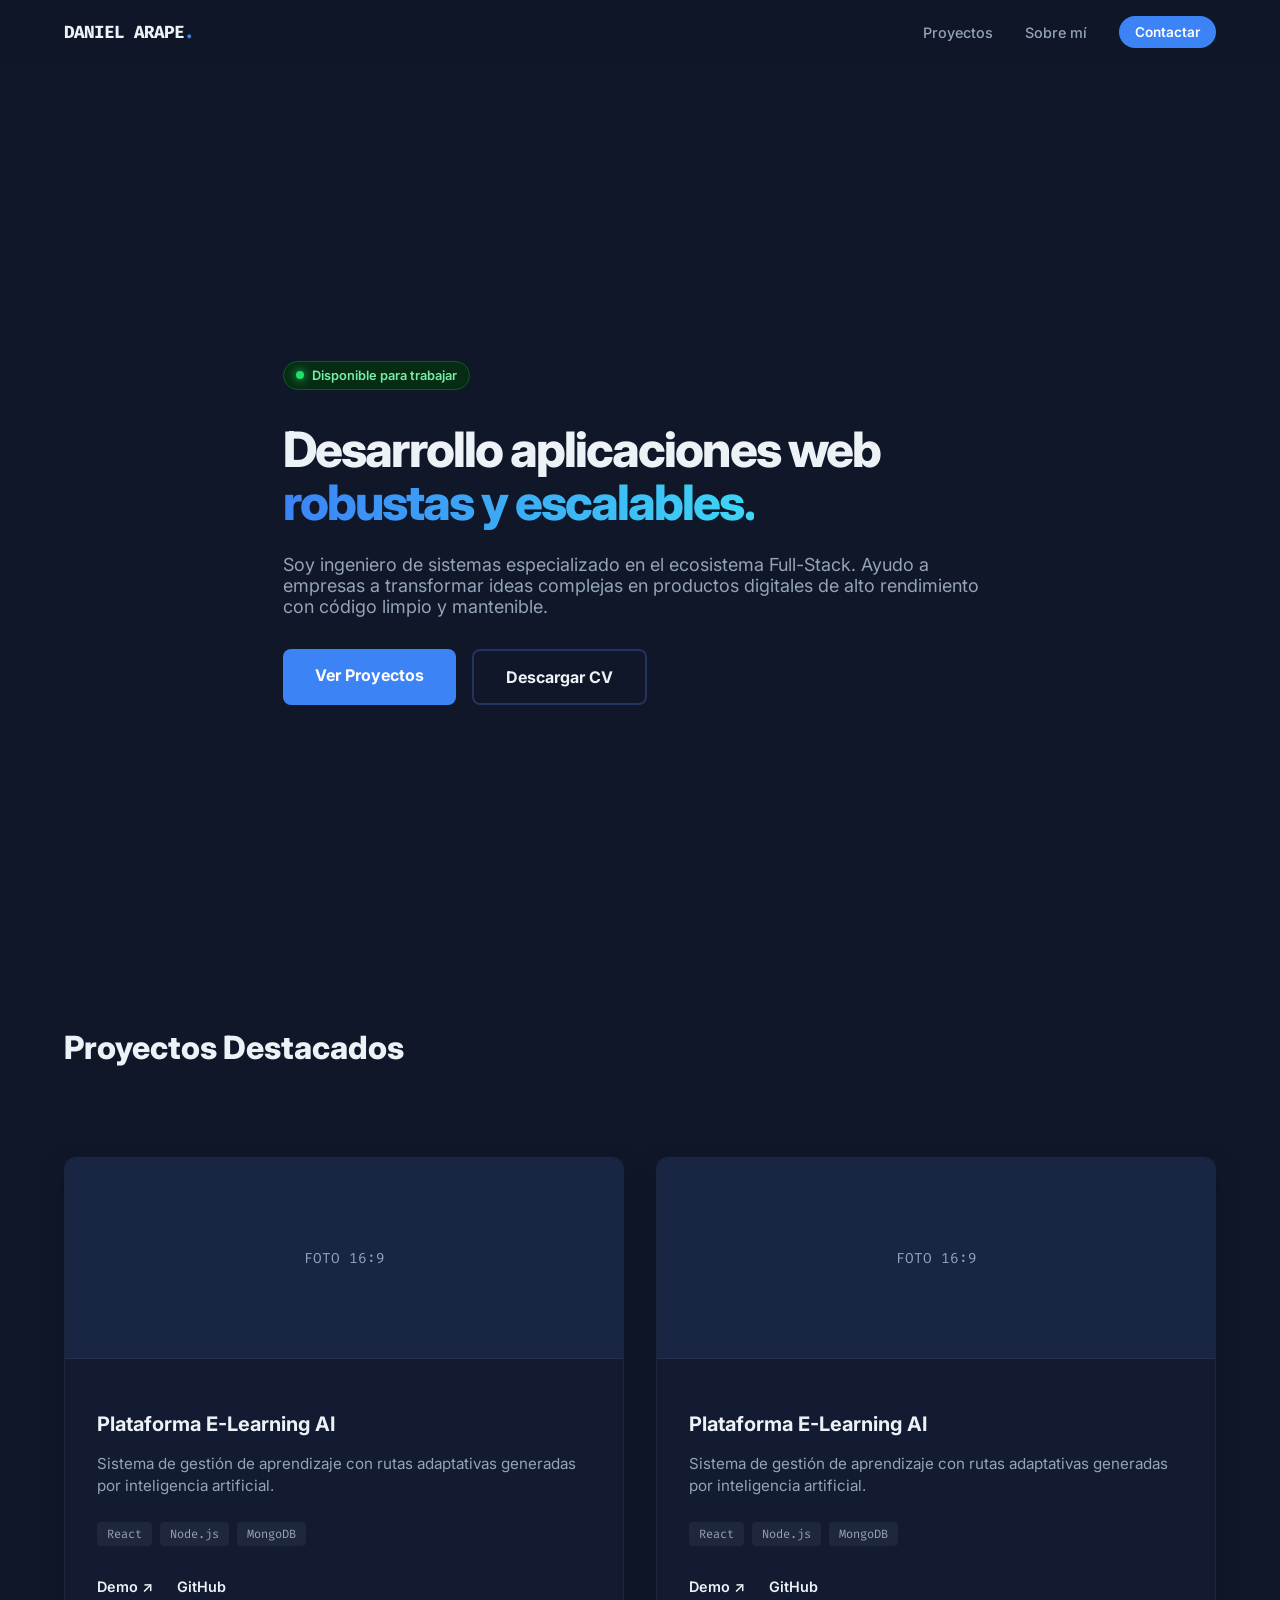
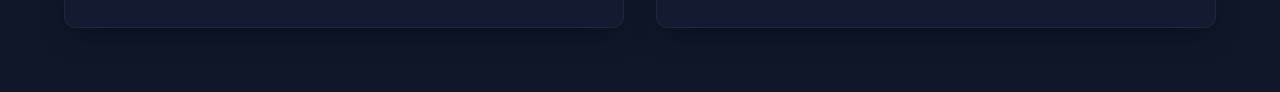
==== vivo/1/index.html @ 1c347e7c "Update" ====
<!DOCTYPE html>
<html lang="en">
<head>
  <meta charset="UTF-8">
  <meta name="viewport" content="width=device-width, initial-scale=1.0">
  <title>Daniel Arapé - Portafolio</title>
  <link rel="stylesheet" href="style.css">
  <link href="https://fonts.googleapis.com/css2?family=Fira+Code:wght@400;700&family=Inter:wght@400;600;800&display=swap" rel="stylesheet">
  <link rel="stylesheet" href="styles/hero.css">
  <link rel="stylesheet" href="styles/navbar.css">
  <link rel="stylesheet" href="styles/proyectos.css">
</head>
<body>
  <header class="navbar">
    <div class="logo">
      DANIEL ARAPE<span class="dot">.</span>
    </div>

    <nav class="nav-links">
      <a href="#proyectos" class="link-ghost">Proyectos</a>
      <a href="#sobre-mi" class="link-ghost">Sobre mí</a>
      <a href="#contacto" class="btn-cta">Contactar</a>
    </nav>
  </header>

  <main class="hero">
    <div class="container">
      <div class="status-badge">
        <div class="dot-online"></div>
        Disponible para trabajar
      </div>

      <h1 class="hero-title">
        Desarrollo aplicaciones web <br>
        <span class="text-gradient">robustas y escalables.</span>
      </h1>

      <p class="hero-bio">
        Soy ingeniero de sistemas especializado en el ecosistema Full-Stack. Ayudo a empresas a transformar ideas complejas en productos digitales de alto rendimiento con código limpio y mantenible.
      </p>

      <div class="hero-actions">
        <a href="#proyectos" class="btn-primary">Ver Proyectos</a>
        <a href="#cv" class="btn-secondary">Descargar CV</a>
      </div>

    </div>
  </main>

  <section id="proyectos" class="seccion-proyectos container">
  
    <h2 class="titulo-seccion">Proyectos Destacados</h2>
    
    <div class="grid-proyectos">
      <article class="tarjeta-proyecto">
        
        <div class="tarjeta-imagen">
          <div class="img-placeholder">FOTO 16:9</div>
        </div>
        
        <div class="tarjeta-cuerpo">
          <h3 class="tarjeta-titulo">Plataforma E-Learning AI</h3>
          <p class="tarjeta-desc">Sistema de gestión de aprendizaje con rutas adaptativas generadas por inteligencia artificial.</p>
          
          <div class="stack-tecnologico">
            <span class="tag-tech">React</span>
            <span class="tag-tech">Node.js</span>
            <span class="tag-tech">MongoDB</span>
          </div>
          
          <div class="tarjeta-enlaces">
            <a href="#" class="link-icono">Demo ↗</a>
            <a href="#" class="link-icono">GitHub</a>
          </div>
        </div>

      </article>

      <article class="tarjeta-proyecto">
        
        <div class="tarjeta-imagen">
          <div class="img-placeholder">FOTO 16:9</div>
        </div>
        
        <div class="tarjeta-cuerpo">
          <h3 class="tarjeta-titulo">Plataforma E-Learning AI</h3>
          <p class="tarjeta-desc">Sistema de gestión de aprendizaje con rutas adaptativas generadas por inteligencia artificial.</p>
          
          <div class="stack-tecnologico">
            <span class="tag-tech">React</span>
            <span class="tag-tech">Node.js</span>
            <span class="tag-tech">MongoDB</span>
          </div>
          
          <div class="tarjeta-enlaces">
            <a href="#" class="link-icono">Demo ↗</a>
            <a href="#" class="link-icono">GitHub</a>
          </div>
        </div>

      </article>
    </div>
  </section>
</body>
</html>
---- vivo/1/style.css ----
:root {
    /* TEMA 1: CORPORATIVO */
  /* Separamos el HSL para poder hacer matemáticas de hover más adelante */

  --h-marca: 217;
  --s-marca: 91%;
  --l-marca: 60%;
  --brand-color: hsl(var(--h-marca), var(--s-marca), var(--l-marca));
  --brand-glow: hsla(var(--h-marca), var(--s-marca), var(--l-marca), 0.15);

  --bg-dark:    hsl(222, 47%, 11%);
  --bg-card:    hsl(222, 47%, 13%); /* Un poco más claro para elevar la tarjeta del formulario */
  --border-color: hsla(210, 40%, 98%, 0.1); /* Bordes sutiles casi transparentes */

  --text-main:  hsl(210, 40%, 95%);
  --text-muted: hsl(215, 20%, 65%);


  /* Sistema de Espaciado (La Matemática del Layout) */
  --space-8:  0.5rem;
  --space-16: 1rem;
  --space-24: 1.5rem;
  --space-32: 2rem;
  --space-64: 4rem;

  /* Escala Tipográfica (Major Third - 1.250) */
  --text-xs: 0.64rem;
  --text-sm: 0.8rem;
  --text-base: 1rem;
  --text-md: 1.25rem;
  --text-lg: 1.563rem;
  --text-xl: 1.953rem;
  --text-2xl: 2.441rem;
  --text-3xl: 3.052rem;
  --text-4xl: 3.815rem;
}

body {
  display: flex;
  flex-direction: column;
  background-color: var(--bg-dark);
  color: var(--text-main);
  font-family: 'Inter', sans-serif;
  margin: 0;
  padding: 0;
  box-sizing: border-box;
}

/* Aplicando la escala a los encabezados por defecto */
h1 { font-size: var(--text-4xl); line-height: 1.1; }
h2 { font-size: var(--text-3xl); line-height: 1.2; }
h3 { font-size: var(--text-2xl); line-height: 1.3; }
h4 { font-size: var(--text-xl);  line-height: 1.4; }
h5 { font-size: var(--text-lg);  line-height: 1.5; }
h6 { font-size: var(--text-md);  line-height: 1.5; }

small { font-size: var(--text-sm); }
---- vivo/1/styles/hero.css ----
/* =========================================
  2. HERO STYLES
========================================= */
.hero {
  padding-top: var(--space-64);
  min-height: 90vh; /* Ocupa casi toda la pantalla */
  display: flex;
  flex-direction: column;
  align-items: center;
  justify-content: center; /* Mantiene el contenido centrado verticalmente */
}

/* Tag/Badge de Estado (Matemática HSL) */
.status-badge {
  display: inline-flex;
  align-items: center;
  gap: var(--space-8);
  background-color: hsl(142, 76%, 10%); /* Fondo verde muy oscuro */
  color: hsl(142, 76%, 70%);            /* Texto verde claro */
  padding: 6px 12px;
  border-radius: 99px;
  font-size: 0.8rem;
  font-weight: 600;
  border: 1px solid hsl(142, 76%, 20%);
}

.dot-online {
  width: 8px;
  height: 8px;
  background-color: hsl(142, 76%, 50%); /* Verde puro vibrante */
  border-radius: 50%;
  box-shadow: 0 0 10px hsl(142, 76%, 50%); /* Resplandor */
}

/* Título Principal (Jerarquía de 3.05rem) */
.hero-title {
  font-size: 3.05rem;
  font-weight: 800;
  line-height: 1.1;
  letter-spacing: -0.04em;
  margin-bottom: var(--space-24);
  color: var(--text-main);
}

.text-gradient {
  background: linear-gradient(to right, var(--brand-color), hsl(190, 90%, 60%));
  -webkit-background-clip: text;
  -webkit-text-fill-color: transparent;
}

/* Biografía (Jerarquía Tipográfica Avanzada) */
.hero-bio {
  color: var(--text-muted); /* Color gris para no competir con el título */
  font-size: 1.125rem;
  max-width: 65ch; /* Ley de legibilidad */
  margin-bottom: var(--space-32);
}

/* Grupo de Botones */
.hero-actions {
  display: flex;
  gap: var(--space-16);
}

/* Botón Primario */
.btn-primary {
  text-decoration: none;
  background-color: var(--brand-color);
  color: white;
  padding: var(--space-16) var(--space-32);
  border-radius: 8px;
  font-weight: 700;
  transition: 0.3s ease;
}

.btn-primary:hover {
  background-color: hsl(var(--h-marca), var(--s-marca), 50%); /* Matemáticas HSL */
  box-shadow: 0 10px 20px -10px var(--brand-color); /* Sombra de luz elegante */
}

/* Botón Secundario */
.btn-secondary {
  text-decoration: none;
  background-color: transparent;
  color: var(--text-main);
  padding: var(--space-16) var(--space-32);
  border-radius: 8px;
  font-weight: 700;
  border: 2px solid hsl(222, 47%, 25%);
  transition: 0.3s ease;
}

.btn-secondary:hover {
  border-color: var(--text-main);
  background-color: hsla(0, 0%, 100%, 0.05); /* Cristal sutil en el fondo */
}

@media (max-width: 768px) {
  
  /* 1. RESPIRACIÓN: Añadimos padding lateral obligatorio y espacio abajo para que nada se corte */
  .hero {
    min-height: auto; 
    padding: var(--space-32) var(--space-24); 
    align-items: flex-start; /* Evita que el flexbox lo centre de forma extraña en móvil */
  }

  /* 2. TIPOGRAFÍA: Achicamos el título a un tamaño manejable (2rem) */
  .hero-title {
    font-size: 2rem; 
    line-height: 1.15;
    margin-top: var(--space-16);
    margin-bottom: var(--space-16);
    word-break: break-word; /* Si una palabra es inmensa, la rompe en vez de dañar la pantalla */
  }
  
  /* 3. BIOGRAFÍA: Más pequeña y con mejor interlineado */
  .hero-bio {
    font-size: 1rem;
    line-height: 1.6;
    margin-bottom: var(--space-32);
  }

  /* 4. CONTENEDOR DE BOTONES: Apilados y ocupando todo el ancho */
  .hero-actions {
    display: flex;
    flex-direction: column; 
    width: 100%; 
    gap: var(--space-16);
  }

  /* 5. BOTONES: El truco del 'box-sizing' para evitar el scroll horizontal */
  .btn-primary, 
  .btn-secondary {
    width: 100%; 
    box-sizing: border-box; /* CRÍTICO: Evita que el padding sume ancho invisible y rompa la pantalla */
    text-align: center;
    justify-content: center; 
    padding: 16px 24px; 
  }
}
---- vivo/1/styles/navbar.css ----
.navbar {
  display: flex;
  justify-content: space-between; /* El truco del Layout en Z */
  align-items: center;
  padding: var(--space-16) var(--space-24); 
  box-sizing: border-box; 
  /* Fijamos el menú inteligentemente */
  position: sticky; 
  width: 100%;
  top: 0;
  z-index: 100;
  
  /* Efecto Cristal Esmerilado (Glassmorphism) */
  background-color: hsla(222, 47%, 11%, 0.8);
  backdrop-filter: blur(12px); 
  -webkit-backdrop-filter: blur(12px); 
}

.logo {
  font-family: 'Fira Code', monospace;
  font-weight: 700;
  font-size: 1.1rem;
  letter-spacing: -1px;
  color: var(--text-main);
}

.dot { color: var(--brand-color); }

.nav-links {
  display: flex;
  align-items: center;
  gap: var(--space-32); 
}

.link-ghost {
  text-decoration: none;
  color: var(--text-muted); /* Totalmente apagado */
  font-size: 0.9rem;
  font-weight: 500;
  transition: color 0.3s ease;
}

.link-ghost:hover { color: var(--text-main); } /* Se enciende a blanco */

.btn-cta {
  text-decoration: none;
  background-color: var(--brand-color);
  color: white;
  padding: var(--space-8) var(--space-16);
  border-radius: 99px;
  font-size: 0.85rem;
  font-weight: 600;
  transition: transform 0.2s ease, background-color 0.3s ease;
}

.btn-cta:hover {
  background-color: hsl(var(--h-marca), var(--s-marca), 50%); /* HSL dinámico */
  transform: translateY(-2px);
}


/* =========================================
  RESPONSIVE NAVBAR
========================================= */
@media (max-width: 768px) {
  .link-ghost { display: none; }
  .btn-cta { font-size: 0.8rem; padding: 8px 16px; }
  .logo { font-size: 1rem; }
}

/*RESPONSIVE COMPUTADORAS: Le damos más espacio lateral */
@media (min-width: 769px) {
  .navbar {
    /* En PC, le damos los 64px de espacio a los lados para que se alinee con el resto de la página */
    padding: var(--space-16) var(--space-64);
  }
}
---- vivo/1/styles/proyectos.css ----
/* =========================================
  3. SECCIÓN DE PROYECTOS STYLES
========================================= */
.seccion-proyectos {
  padding: var(--space-16) var(--space-24);
  display: flex;
  flex-direction: column;
  gap: var(--space-64);
}

.titulo-seccion {
  font-size: 2rem;
  font-weight: 800;
  color: var(--text-main);
}

/* MAGIA: Grid Responsivo sin Media Queries */
.grid-proyectos {
  display: grid;
  grid-template-columns: repeat(auto-fit, minmax(280px, 1fr));
  gap: var(--space-32); /* Espaciado masivo entre tarjetas */
}

/* TÁCTICA: Menos Bordes, Más Sombras */
.tarjeta-proyecto {
  background-color: var(--bg-card); /* Un tono ligeramente más claro que el fondo base */
  border-radius: 12px;
  overflow: hidden; /* Evita que la imagen se salga de las esquinas redondeadas */
  
  /* Sombra de elevación simulando luz desde arriba */
  box-shadow: 0 10px 30px -10px rgba(0, 0, 0, 0.5);
  
  /* Borde interno casi invisible para dar nitidez */
  border: 1px solid hsla(210, 40%, 98%, 0.05);
  transition: transform 0.3s ease, box-shadow 0.3s ease;
}

.tarjeta-proyecto:hover {
  transform: translateY(-8px); /* Efecto de levitación interactiva */
  box-shadow: 0 20px 40px -10px rgba(0, 0, 0, 0.7); /* Sombra más grande y oscura */
}

/* Área de la imagen */
.tarjeta-imagen {
  height: 200px;
  background-color: hsl(222, 47%, 18%);
  border-bottom: 1px solid hsla(210, 40%, 98%, 0.05);
}

.img-placeholder {
  width: 100%; height: 100%; display: flex; align-items: center; justify-content: center;
  color: var(--text-muted); font-family: 'Fira Code', monospace; font-size: 0.9rem;
}

.tarjeta-cuerpo {
  padding: var(--space-32); /* Respiro interno masivo */
}

.tarjeta-titulo {
  font-size: 1.25rem;
  margin-bottom: var(--space-8);
  color: var(--text-main);
}

.tarjeta-desc {
  color: var(--text-muted); /* Atenuado para no competir con el título */
  font-size: 0.95rem;
  line-height: 1.5;
  margin-bottom: var(--space-24);
}

/* TÁCTICA: Affordance (Forma y Función) */
.stack-tecnologico {
  display: flex; flex-wrap: wrap; gap: var(--space-8); margin-bottom: var(--space-32);
}

.tag-tech {
  background-color: hsla(210, 40%, 98%, 0.05); /* Fondo muy sutil */
  color: var(--text-muted);
  font-family: 'Fira Code', monospace;
  font-size: 0.75rem;
  padding: 4px 10px;
  border-radius: 4px;
  cursor: default; /* CRÍTICO: Indica que no es un botón */
}

/* Enlaces de Acción */
.tarjeta-enlaces {
  display: flex; gap: var(--space-24);
}

.link-icono {
  display: flex; align-items: center; gap: var(--space-8);
  color: var(--text-main);
  text-decoration: none;
  font-size: 0.9rem; font-weight: 600;
  transition: color 0.2s ease;
}

.link-icono:hover {
  color: var(--brand-color); /* Se ilumina con nuestro azul al pasar el mouse */
}

@media (min-width: 769px) {
  .seccion-proyectos {
    /* En PC, le damos los 64px de espacio a los lados para que se alinee con el resto de la página */
    padding: var(--space-64)
  }

  /* MAGIA: Grid Responsivo sin Media Queries */
  .grid-proyectos {
    grid-template-columns: repeat(auto-fit, minmax(320px, 2fr));
  }
}
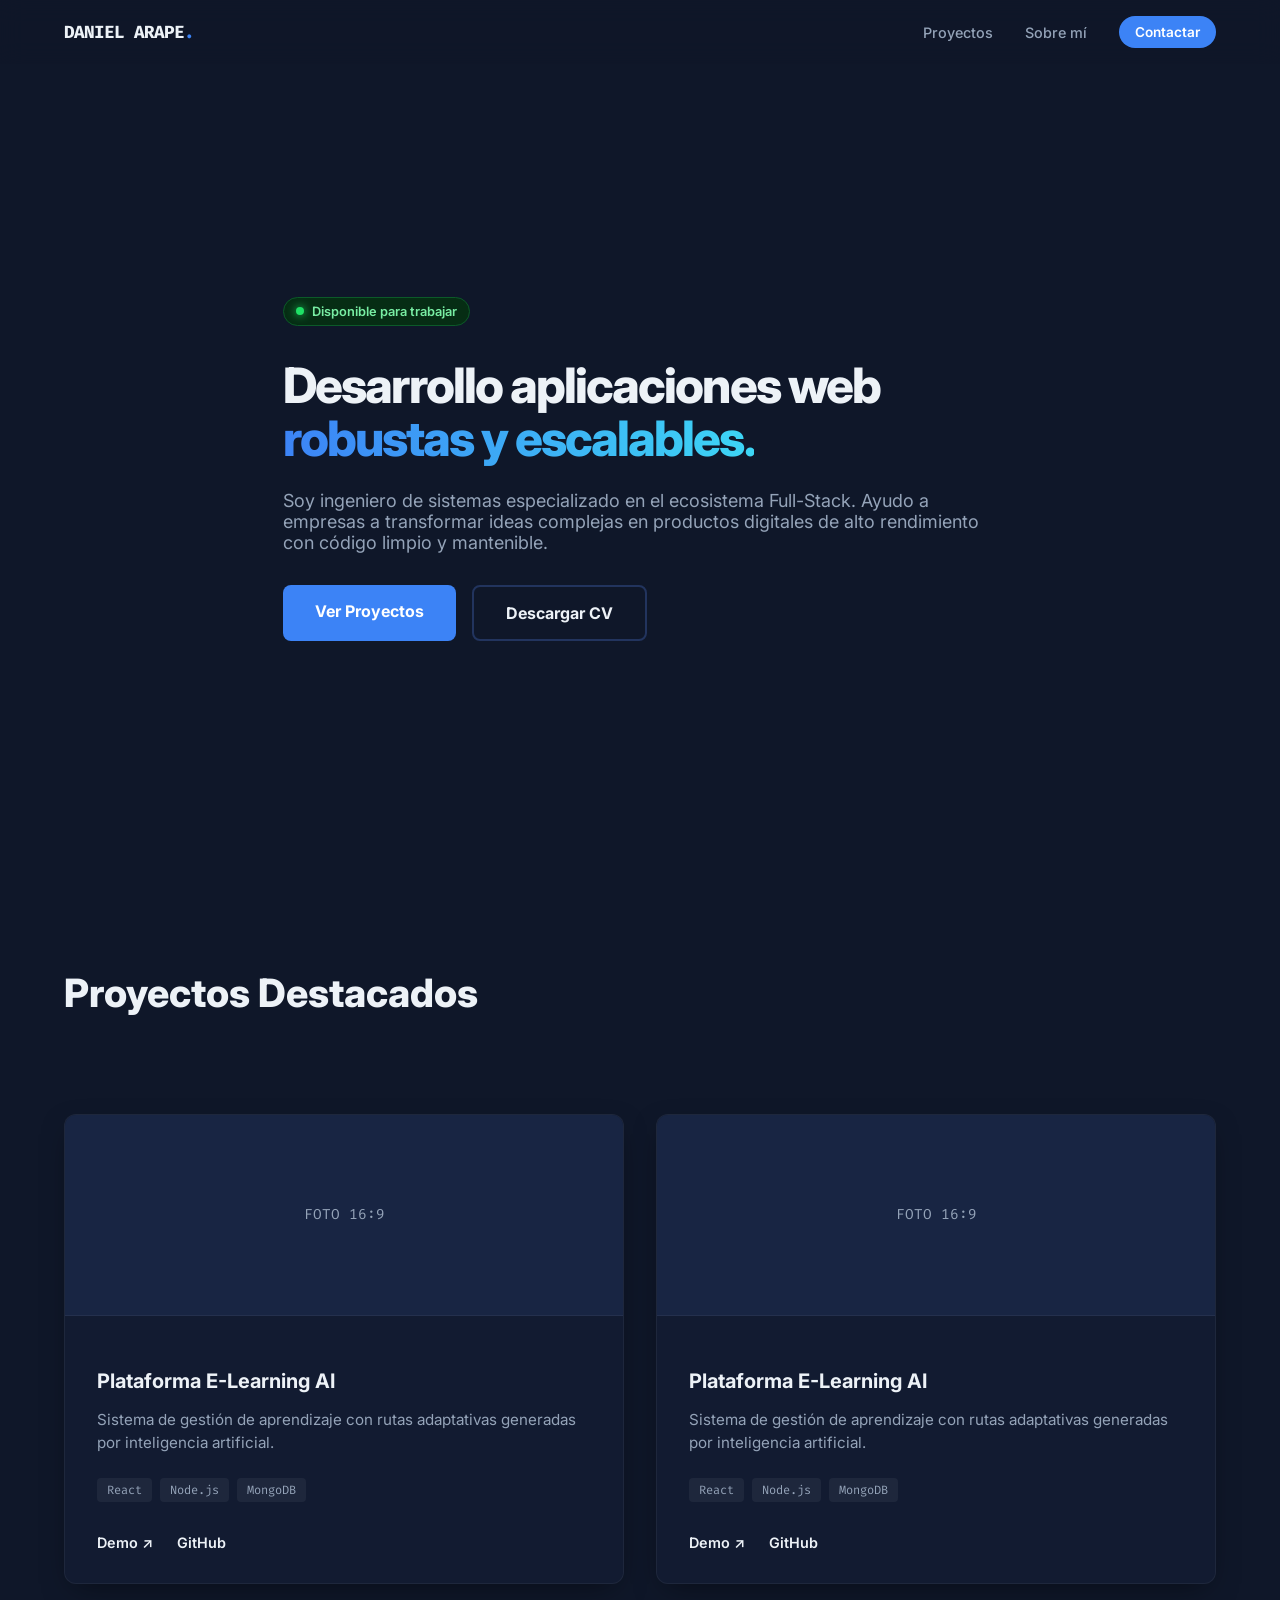
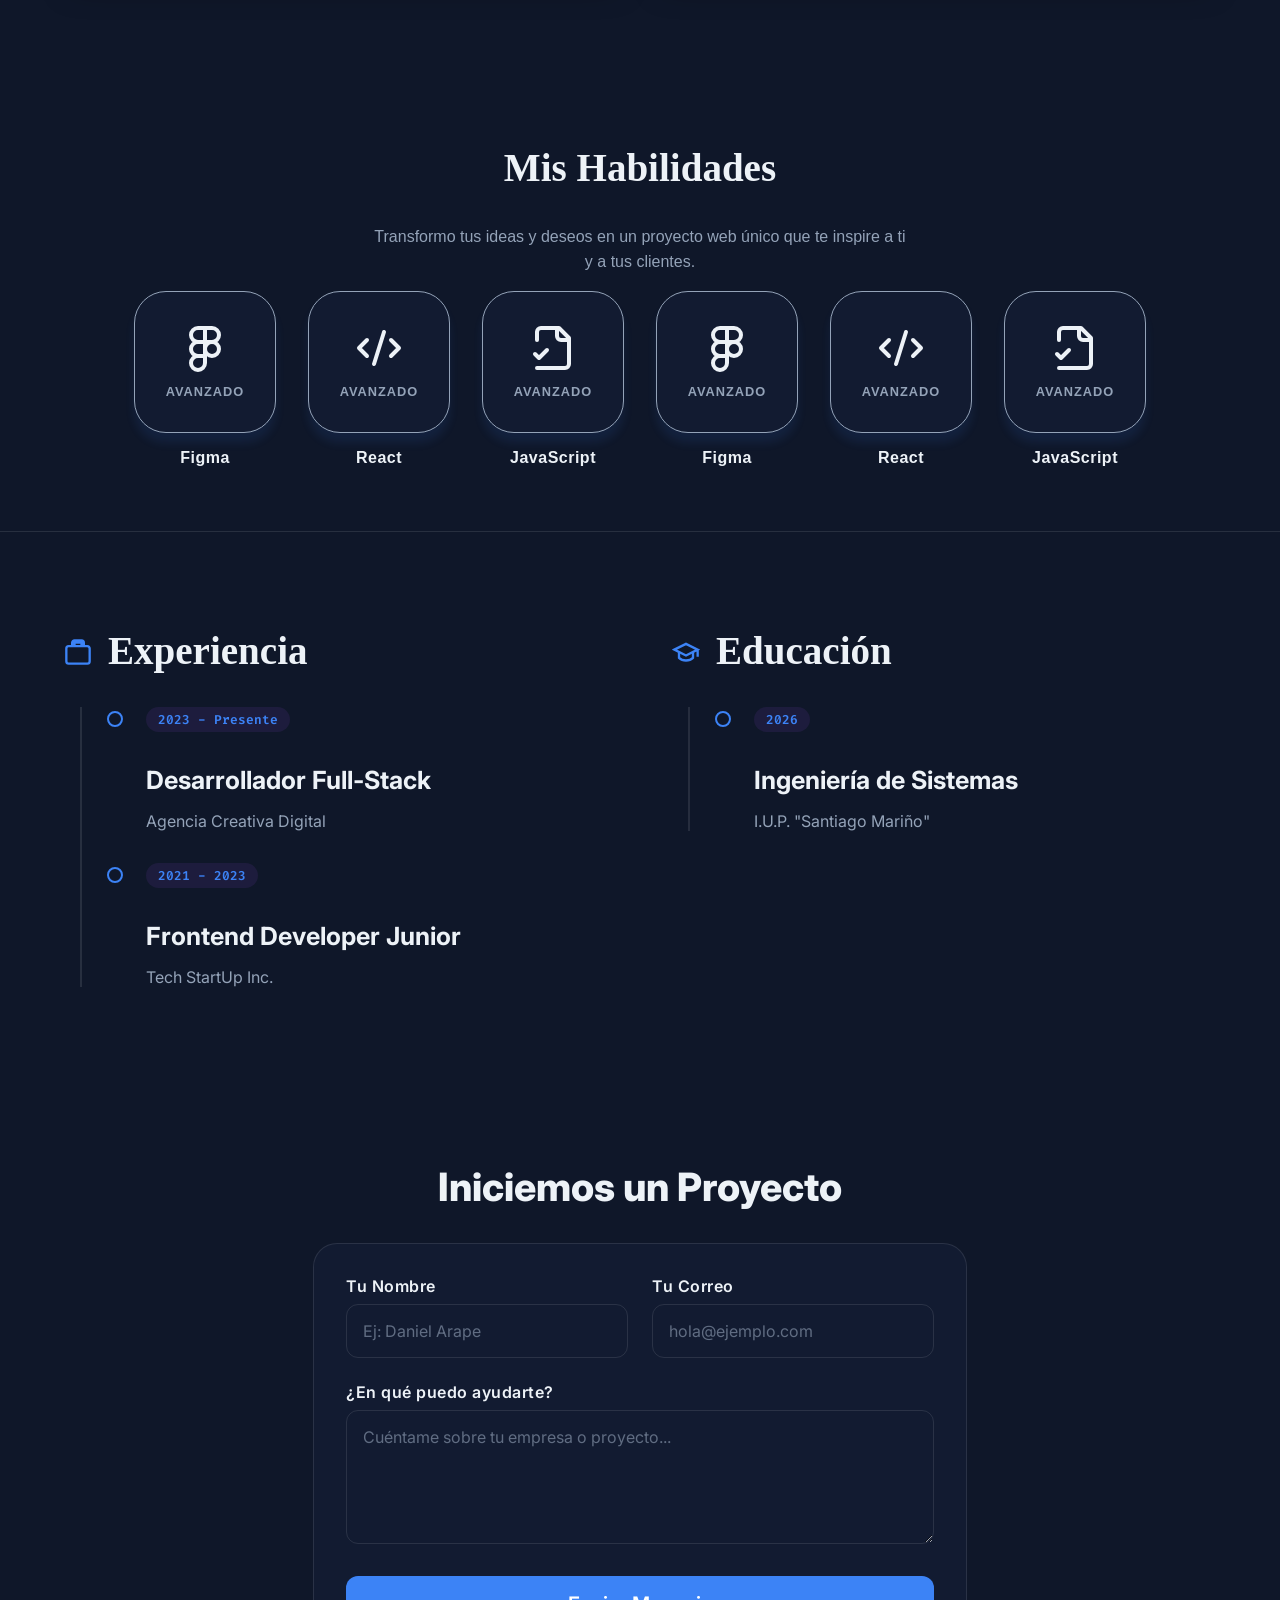
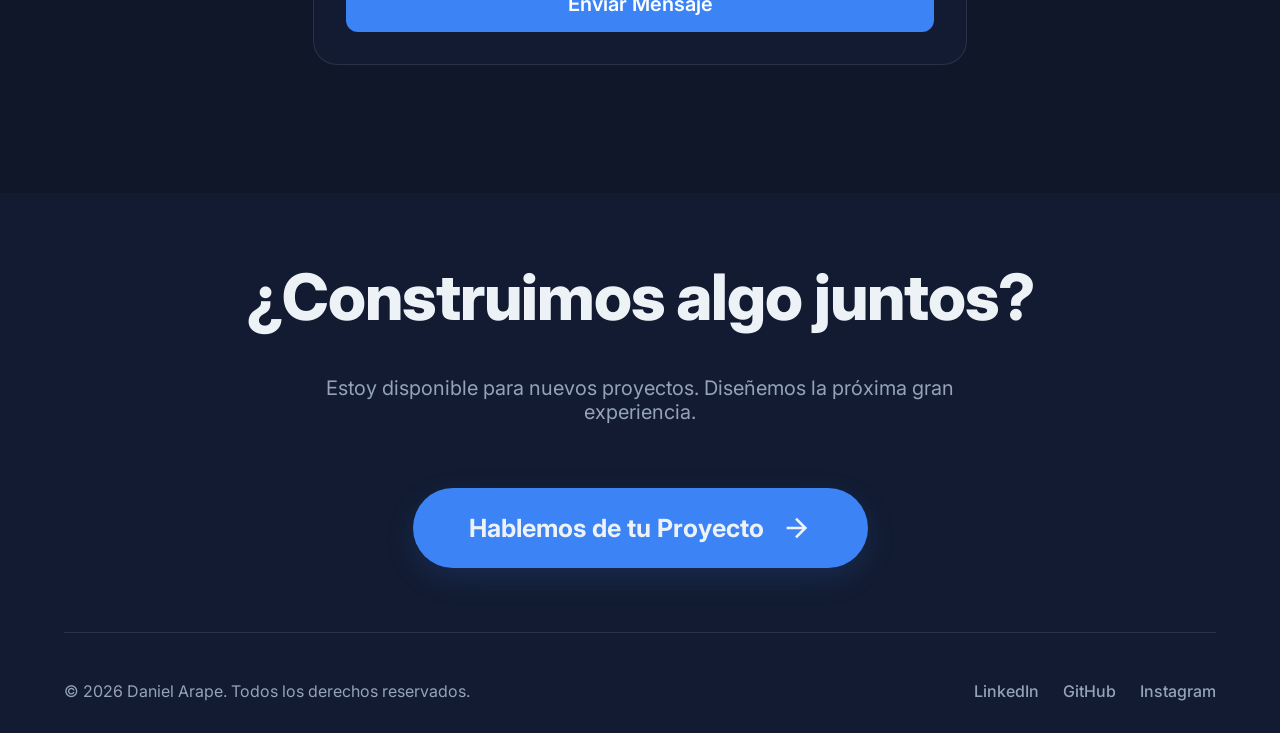
==== commit 13825f41: "update" ====
--- a/vivo/1/index.html
+++ b/vivo/1/index.html
@@ -4,11 +4,15 @@
   <meta charset="UTF-8">
   <meta name="viewport" content="width=device-width, initial-scale=1.0">
   <title>Daniel Arapé - Portafolio</title>
-  <link rel="stylesheet" href="style.css">
+  <link rel="stylesheet" href="styles/style.css">
   <link href="https://fonts.googleapis.com/css2?family=Fira+Code:wght@400;700&family=Inter:wght@400;600;800&display=swap" rel="stylesheet">
   <link rel="stylesheet" href="styles/hero.css">
   <link rel="stylesheet" href="styles/navbar.css">
   <link rel="stylesheet" href="styles/proyectos.css">
+  <link rel="stylesheet" href="styles/skills.css">
+  <link rel="stylesheet" href="styles/experiencia.css">
+  <link rel="stylesheet" href="styles/formulario.css">
+  <link rel="stylesheet" href="styles/footer.css">
 </head>
 <body>
   <header class="navbar">
@@ -101,5 +105,193 @@
       </article>
     </div>
   </section>
+
+  <section id="skills" class="seccion-skills container">
+    
+    <h2 class="encabezado-centrado">Mis Habilidades</h2>
+    <p class="subtitulo-centrado">
+      Transformo tus ideas y deseos en un proyecto web único que te inspire a ti y a tus clientes.
+    </p>
+    
+    <div class="grid-skills">
+      
+      <div class="skill-wrapper">
+        <div class="skill-box">
+          <svg class="skill-icon" viewBox="0 0 24 24" fill="none" stroke="currentColor" stroke-width="2" stroke-linecap="round" stroke-linejoin="round">
+            <path d="M5 5.5A3.5 3.5 0 0 1 8.5 2H12v7H8.5A3.5 3.5 0 0 1 5 5.5z"></path>
+            <path d="M12 2h3.5a3.5 3.5 0 1 1 0 7H12V2z"></path>
+            <path d="M12 12.5a3.5 3.5 0 1 1 7 0 3.5 3.5 0 1 1-7 0z"></path>
+            <path d="M5 19.5A3.5 3.5 0 0 1 8.5 16H12v3.5a3.5 3.5 0 1 1-7 0z"></path>
+            <path d="M5 12.5A3.5 3.5 0 0 1 8.5 9H12v7H8.5A3.5 3.5 0 0 1 5 12.5z"></path>
+          </svg>
+          <span class="skill-pct">Avanzado</span>
+        </div>
+        <span class="skill-name">Figma</span>
+      </div>
+
+      <div class="skill-wrapper">
+        <div class="skill-box">
+          <svg class="skill-icon" viewBox="0 0 24 24" fill="none" stroke="currentColor" stroke-width="2" stroke-linecap="round" stroke-linejoin="round">
+            <path d="m18 16 4-4-4-4"/><path d="m6 8-4 4 4 4"/><path d="m14.5 4-5 16"/>
+          </svg>
+          <span class="skill-pct">Avanzado</span>
+        </div>
+        <span class="skill-name">React</span>
+      </div>
+
+      <div class="skill-wrapper">
+        <div class="skill-box">
+          <svg class="skill-icon" viewBox="0 0 24 24" fill="none" stroke="currentColor" stroke-width="2" stroke-linecap="round" stroke-linejoin="round">
+            <path d="M4 22h14a2 2 0 0 0 2-2V7l-5-5H6a2 2 0 0 0-2 2v4"/><path d="M14 2v4a2 2 0 0 0 2 2h4"/><path d="m3 15 2 2 4-4"/>
+          </svg>
+          <span class="skill-pct">Avanzado</span>
+        </div>
+        <span class="skill-name">JavaScript</span>
+      </div>
+
+      <div class="skill-wrapper">
+        <div class="skill-box">
+          <svg class="skill-icon" viewBox="0 0 24 24" fill="none" stroke="currentColor" stroke-width="2" stroke-linecap="round" stroke-linejoin="round">
+            <path d="M5 5.5A3.5 3.5 0 0 1 8.5 2H12v7H8.5A3.5 3.5 0 0 1 5 5.5z"></path>
+            <path d="M12 2h3.5a3.5 3.5 0 1 1 0 7H12V2z"></path>
+            <path d="M12 12.5a3.5 3.5 0 1 1 7 0 3.5 3.5 0 1 1-7 0z"></path>
+            <path d="M5 19.5A3.5 3.5 0 0 1 8.5 16H12v3.5a3.5 3.5 0 1 1-7 0z"></path>
+            <path d="M5 12.5A3.5 3.5 0 0 1 8.5 9H12v7H8.5A3.5 3.5 0 0 1 5 12.5z"></path>
+          </svg>
+          <span class="skill-pct">Avanzado</span>
+        </div>
+        <span class="skill-name">Figma</span>
+      </div>
+
+      <div class="skill-wrapper">
+        <div class="skill-box">
+          <svg class="skill-icon" viewBox="0 0 24 24" fill="none" stroke="currentColor" stroke-width="2" stroke-linecap="round" stroke-linejoin="round">
+            <path d="m18 16 4-4-4-4"/><path d="m6 8-4 4 4 4"/><path d="m14.5 4-5 16"/>
+          </svg>
+          <span class="skill-pct">Avanzado</span>
+        </div>
+        <span class="skill-name">React</span>
+      </div>
+
+      <div class="skill-wrapper">
+        <div class="skill-box">
+          <svg class="skill-icon" viewBox="0 0 24 24" fill="none" stroke="currentColor" stroke-width="2" stroke-linecap="round" stroke-linejoin="round">
+            <path d="M4 22h14a2 2 0 0 0 2-2V7l-5-5H6a2 2 0 0 0-2 2v4"/><path d="M14 2v4a2 2 0 0 0 2 2h4"/><path d="m3 15 2 2 4-4"/>
+          </svg>
+          <span class="skill-pct">Avanzado</span>
+        </div>
+        <span class="skill-name">JavaScript</span>
+      </div>
+
+    </div>
+  </section>
+
+    <section id="experiencia" class="seccion-experiencia container">
+    
+    <div class="grid-2-columnas">
+      
+      <div class="timeline-columna">
+        <h2 class="titulo-con-icono">
+          <svg width="28" height="28" viewBox="0 0 24 24" fill="none" stroke="currentColor" stroke-width="2"><path d="M20 7h-3V4c0-1.1-.9-2-2-2H9c-1.1 0-2 .9-2 2v3H4c-1.1 0-2 .9-2 2v11c0 1.1.9 2 2 2h16c1.1 0 2-.9 2-2V9c0-1.1-.9-2-2-2zm-5 0H9V4h6v3z"/></svg>
+          Experiencia
+        </h2>
+        
+        <div class="timeline-wrapper">
+          
+          <div class="timeline-item">
+            <span class="timeline-fecha">2023 - Presente</span>
+            <h3 class="timeline-titulo">Desarrollador Full-Stack</h3>
+            <p class="timeline-lugar">Agencia Creativa Digital</p>
+          </div>
+
+          <div class="timeline-item">
+            <span class="timeline-fecha">2021 - 2023</span>
+            <h3 class="timeline-titulo">Frontend Developer Junior</h3>
+            <p class="timeline-lugar">Tech StartUp Inc.</p>
+          </div>
+
+        </div>
+      </div>
+
+      <div class="timeline-columna">
+        <h2 class="titulo-con-icono">
+          <svg width="28" height="28" viewBox="0 0 24 24" fill="none" stroke="currentColor" stroke-width="2"><path d="M22 10v6M2 10l10-5 10 5-10 5z"/><path d="M6 12v5c3 3 9 3 12 0v-5"/></svg>
+          Educación
+        </h2>
+        
+        <div class="timeline-wrapper">
+          <div class="timeline-item">
+            <span class="timeline-fecha">2026</span>
+            <h3 class="timeline-titulo">Ingeniería de Sistemas</h3>
+            <p class="timeline-lugar">I.U.P. "Santiago Mariño"</p>
+          </div>
+        </div>
+      </div>
+
+    </div>
+  </section>
+
+  <section id="contacto" class="seccion-contacto container">
+  
+    <h2 class="titulo-seccion text-center">Iniciemos un Proyecto</h2>
+
+    <div class="contenedor-formulario">
+      <form action="#" class="formulario-premium">
+        
+        <div class="form-fila">
+          <div class="grupo-input">
+            <label for="nombre" class="label-premium">Tu Nombre</label>
+            <input type="text" id="nombre" class="input-premium" placeholder="Ej: Daniel Arape" required>
+          </div>
+
+          <div class="grupo-input">
+            <label for="email" class="label-premium">Tu Correo</label>
+            <input type="email" id="email" class="input-premium" placeholder="hola@ejemplo.com" required>
+          </div>
+        </div>
+
+        <div class="grupo-input">
+          <label for="mensaje" class="label-premium">¿En qué puedo ayudarte?</label>
+          <textarea id="mensaje" class="input-premium textarea-premium" rows="5" placeholder="Cuéntame sobre tu empresa o proyecto..." required></textarea>
+        </div>
+
+        <button type="submit" class="btn-submit">
+          Enviar Mensaje
+        </button>
+
+      </form>
+    </div>
+
+  </section>
+
+    <footer class="footer-premium">
+    <div class="container">
+      
+      <div class="cta-masivo-wrapper">
+        <h2 class="cta-gigante">¿Construimos algo juntos?</h2>
+        <p class="cta-subtitulo">
+          Estoy disponible para nuevos proyectos. Diseñemos la próxima gran experiencia.
+        </p>
+        
+        <a href="mailto:hola@danielarape.com" class="btn-masivo">
+          Hablemos de tu Proyecto 
+          <svg width="32" height="32" viewBox="0 0 24 24" fill="none" stroke="currentColor" stroke-width="2"><path d="M5 12h14M12 5l7 7-7 7"/></svg>
+        </a>
+      </div>
+
+      <hr class="divisor-footer">
+
+      <div class="footer-base">
+        <p class="copyright">© 2026 Daniel Arape. Todos los derechos reservados.</p>
+        
+        <div class="footer-enlaces">
+          <a href="#" class="link-footer">LinkedIn</a>
+          <a href="#" class="link-footer">GitHub</a>
+          <a href="#" class="link-footer">Instagram</a>
+        </div>
+      </div>
+
+    </div>
+  </footer>
 </body>
 </html>
--- a/vivo/1/styles/style.css
+++ b/vivo/1/styles/style.css
@@ -0,0 +1,57 @@
+:root {
+    /* TEMA 1: CORPORATIVO */
+  /* Separamos el HSL para poder hacer matemáticas de hover más adelante */
+
+  --h-marca: 217;
+  --s-marca: 91%;
+  --l-marca: 60%;
+  --brand-color: hsl(var(--h-marca), var(--s-marca), var(--l-marca));
+  --brand-glow: hsla(var(--h-marca), var(--s-marca), var(--l-marca), 0.15);
+
+  --bg-dark:    hsl(222, 47%, 11%);
+  --bg-card:    hsl(222, 47%, 13%); /* Un poco más claro para elevar la tarjeta del formulario */
+  --border-color: hsla(210, 40%, 98%, 0.1); /* Bordes sutiles casi transparentes */
+
+  --text-main:  hsl(210, 40%, 95%);
+  --text-muted: hsl(215, 20%, 65%);
+
+
+  /* Sistema de Espaciado (La Matemática del Layout) */
+  --space-8:  0.5rem;
+  --space-16: 1rem;
+  --space-24: 1.5rem;
+  --space-32: 2rem;
+  --space-64: 4rem;
+
+  /* Escala Tipográfica (Major Third - 1.250) */
+  --text-xs: 0.64rem;
+  --text-sm: 0.8rem;
+  --text-base: 1rem;
+  --text-md: 1.25rem;
+  --text-lg: 1.563rem;
+  --text-xl: 1.953rem;
+  --text-2xl: 2.441rem;
+  --text-3xl: 3.052rem;
+  --text-4xl: 3.815rem;
+}
+
+body {
+  display: flex;
+  flex-direction: column;
+  background-color: var(--bg-dark);
+  color: var(--text-main);
+  font-family: 'Inter', sans-serif;
+  margin: 0;
+  padding: 0;
+  box-sizing: border-box;
+}
+
+/* Aplicando la escala a los encabezados por defecto */
+h1 { font-size: var(--text-4xl); line-height: 1.1; }
+h2 { font-size: var(--text-3xl); line-height: 1.2; }
+h3 { font-size: var(--text-2xl); line-height: 1.3; }
+h4 { font-size: var(--text-xl);  line-height: 1.4; }
+h5 { font-size: var(--text-lg);  line-height: 1.5; }
+h6 { font-size: var(--text-md);  line-height: 1.5; }
+
+small { font-size: var(--text-sm); }
--- a/vivo/1/styles/hero.css
+++ b/vivo/1/styles/hero.css
@@ -2,7 +2,6 @@
   2. HERO STYLES
 ========================================= */
 .hero {
-  padding-top: var(--space-64);
   min-height: 90vh; /* Ocupa casi toda la pantalla */
   display: flex;
   flex-direction: column;
--- a/vivo/1/styles/proyectos.css
+++ b/vivo/1/styles/proyectos.css
@@ -9,7 +9,7 @@
 }
 
 .titulo-seccion {
-  font-size: 2rem;
+  font-size: var(--text-2xl);
   font-weight: 800;
   color: var(--text-main);
 }
--- a/vivo/1/styles/skills.css
+++ b/vivo/1/styles/skills.css
@@ -0,0 +1,117 @@
+/* =========================================
+  5. SKILLS GRID
+========================================= */
+.seccion-skills {
+  display: flex;
+  flex-direction: column;
+  align-items: center;
+  padding: var(--space-16) var(--space-24);
+  font-family: 'Manrope', sans-serif; /* Tipografía general del cuerpo */
+}
+
+
+.encabezado-centrado {
+  text-align: center;
+  color: var(--text-main);
+  margin-bottom: var(--space-16);
+  font-family: 'Fraunces', serif; /* Tipografía para destacar el título */
+  font-size: var(--text-2xl); 
+}
+
+.subtitulo-centrado {
+  text-align: center;
+  color: var(--text-muted);
+  max-width: 60ch;
+  line-height: 1.6;
+}
+
+/* Usamos Flexbox para centrar las tarjetas */
+.grid-skills {
+  display: flex;
+  flex-wrap: wrap; 
+  justify-content: space-evenly;
+  padding: var(--space-16) var(--space-24);
+  gap: var(--space-32)
+}
+
+/* Contenedor que agrupa la caja + el texto de abajo */
+.skill-wrapper {
+  display: flex;
+  flex-direction: column;
+  align-items: center;
+  gap: var(--space-16);
+  transition: transform 0.3s ease;
+  cursor: default;
+}
+
+/* La Caja Oscura (El Squircle) */
+.skill-box {
+  width: 140px;
+  height: 140px;
+  background-color: var(--bg-card); 
+  border-radius: 32px; 
+  display: flex;
+  flex-direction: column;
+  align-items: center;
+  justify-content: center;
+  gap: 12px;
+  /* Borde sutil para separar la caja del fondo */
+  border: 1px solid var(--text-muted, 0.8); 
+  box-shadow: 0 10px 10px hsla(var(--h-marca), var(--s-marca), var(--l-marca), 0.1);
+  transition: all 0.3s ease;
+}
+
+
+/* --- ELEMENTOS INTERNOS --- */
+
+/* El Icono SVG */
+.skill-icon {
+  width: 48px;
+  height: 48px;
+  color: var(--text-main); /* Nace blanco/claro */
+  transition: color 0.3s ease;
+}
+
+/* El Nivel de Dominio (Ej: Avanzado) */
+.skill-pct {
+  color: var(--text-muted); 
+  font-weight: 700;
+  font-size: var(--text-sm); 
+  text-transform: uppercase; /* Lo hacemos ver como una etiqueta técnica */
+  letter-spacing: 1px;
+}
+
+/* El Nombre de la Tecnología (Flotando abajo) */
+.skill-name {
+  color: var(--text-main); /* Neutro para mantener la elegancia */
+  font-weight: 600;
+  font-size: var(--text-base);
+  letter-spacing: 0.5px;
+}
+
+/* --- MICROINTERACCIONES --- */
+
+/* 1. Levantar todo el grupo */
+.skill-wrapper:hover {
+  transform: translateY(-8px);
+}
+
+/* 2. Encender la caja y el icono con el color de marca */
+.skill-wrapper:hover .skill-box {
+  border-color: var(--brand-color);
+  box-shadow: 0 10px 18px var(--brand-glow);
+}
+
+.skill-wrapper:hover .skill-icon {
+  color: var(--brand-color); 
+}
+
+@media (min-width: 769px) {
+  .seccion-skills {
+    /* En PC, le damos los 64px de espacio a los lados para que se alinee con el resto de la página */
+    padding: var(--space-64)
+  }
+  .grid-skills {
+    padding: 0;
+  }
+}
--- a/vivo/1/styles/experiencia.css
+++ b/vivo/1/styles/experiencia.css
@@ -0,0 +1,116 @@
+/* =========================================
+  6. EXPERIENCIA Y EDUCACIÓN (Timeline)
+========================================= */
+.seccion-experiencia {
+  padding: var(--space-16) var(--space-24);
+  border-top: 1px solid var(--border-color); /* Línea divisoria sutil arriba */
+}
+
+/* Layout de 2 columnas para escritorio */
+.grid-2-columnas {
+  display: grid;
+  grid-template-columns: 1fr 1fr;
+  gap: var(--space-64);
+}
+
+.titulo-con-icono {
+  display: flex;
+  align-items: center;
+  gap: var(--space-16);
+  color: var(--text-main);
+  margin-bottom: var(--space-32);
+  font-family: 'Fraunces', serif;
+  font-size: var(--text-2xl); /* 3.157rem en tu escala Perfect Fourth */
+}
+
+.titulo-con-icono svg {
+  color: var(--brand-color); /* Los iconos de título nacen iluminados */
+}
+
+/* 💡 TÁCTICA: La Línea del Timeline */
+.timeline-wrapper {
+  /* Al poner el borde a la izquierda, creamos una línea infinita automática */
+  border-left: 2px solid var(--border-color);
+  padding-left: var(--space-64); /* Empujamos el texto hacia la derecha */
+  margin-left: var(--space-16); /* Dejamos espacio a la izquierda para el punto */
+}
+
+/* La tarjeta invisible */
+.timeline-item {
+  position: relative; /* CRÍTICO: Para anclar los puntos después */
+  margin-bottom: var(--space-32);
+  transition: transform 0.3s ease;
+}
+
+/* El último elemento no necesita margen inferior */
+.timeline-item:last-child {
+  margin-bottom: 0;
+}
+
+/* --- TEXTOS DEL TIMELINE --- */
+.timeline-fecha {
+  display: inline-block;
+  color: var(--brand-color); /* Fecha en morado neón */
+  font-family: 'Fira Code', monospace; /* Dato duro = Fuente técnica */
+  font-size: var(--text-sm);
+  font-weight: 600;
+  margin-bottom: var(--space-8);
+  padding: 4px 12px;
+  background-color: hsla(270, 80%, 60%, 0.1); /* Píldora sutil */
+  border-radius: 99px;
+}
+
+.timeline-titulo {
+  color: var(--text-main);
+  font-size: var(--text-lg); /* 1.777rem */
+  font-weight: 700;
+  margin-bottom: 4px;
+  line-height: 1.2;
+}
+
+.timeline-lugar {
+  color: var(--text-muted);
+  font-size: var(--text-base); /* 1rem */
+}
+
+/* 💡 TÁCTICA: Los Puntos en la Línea (Pseudo-elementos) */
+.timeline-item::before {
+  content: ''; /* Obligatorio para que exista */
+  position: absolute; /* Lo sacamos del flujo normal */
+  
+  /* Matemáticas para centrar el punto en la línea: 
+     Padding (32px) + Borde (2px) = 34px a la izquierda. 
+     Le restamos la mitad del ancho del punto para centrarlo. */
+  left: -39px; 
+  top: 4px; 
+  
+  width: 12px;
+  height: 12px;
+  border-radius: 50%;
+  background-color: var(--bg-base); /* Centro oscuro como el fondo */
+  border: 2px solid var(--brand-color); /* Anillo morado */
+  transition: all 0.3s ease;
+}
+
+/* --- MICROINTERACCIÓN --- */
+.timeline-item:hover {
+  transform: translateX(8px); /* Todo el bloque se desliza a la derecha */
+}
+
+.timeline-item:hover::before {
+  background-color: var(--brand-color); /* El punto se rellena */
+  box-shadow: 0 0 15px var(--brand-glow); /* Emite luz */
+}
+
+/* --- RESPONSIVE --- */
+@media (max-width: 768px) {
+  .grid-2-columnas {
+    grid-template-columns: 1fr; /* Apila experiencia sobre educación en móviles */
+  }
+}
+
+@media (min-width: 769px) {
+  .seccion-experiencia {
+    padding: var(--space-64);
+  }
+}
--- a/vivo/1/styles/formulario.css
+++ b/vivo/1/styles/formulario.css
@@ -0,0 +1,129 @@
+/* =========================================
+  7. FORMULARIO PREMIUM (Estilos Base)
+========================================= */
+.seccion-contacto {
+  padding: var(--space-64);
+  display: flex;
+  flex-direction: column;
+  align-items: center;
+}
+
+.text-center { text-align: center; }
+
+/* La tarjeta que envuelve el formulario */
+.contenedor-formulario {
+  max-width: 700px;
+  background-color: var(--bg-card); 
+  padding: var(--space-32);
+  border-radius: 24px;
+  border: 1px solid var(--border-color);
+}
+
+.formulario-premium {
+  display: flex;
+  flex-direction: column;
+  gap: var(--space-24);
+}
+
+.form-fila {
+  display: flex;
+  gap: var(--space-24);
+}
+
+.grupo-input {
+  display: flex;
+  flex-direction: column;
+  gap: 8px; 
+  width: 100%;
+}
+
+.label-premium {
+  color: var(--text-main);
+  font-size: var(--text-base);
+  font-weight: 600;
+  letter-spacing: 0.5px;
+}
+
+/* --- LA CAJA DE TEXTO (Input y Textarea) --- */
+.input-premium {
+  width: 100%;
+  box-sizing: border-box; /* CRÍTICO: Mantiene el padding por dentro */
+  background-color: var(--bg-base); /* Color oscuro para efecto hundido */
+  color: var(--text-main);
+  font-family: inherit; 
+  font-size: 1rem;
+  padding: 16px;
+  border-radius: 12px;
+  border: 1px solid var(--border-color); 
+  transition: all 0.3s ease;
+}
+
+.input-premium::placeholder {
+  color: var(--text-muted);
+  opacity: 0.6;
+}
+
+.textarea-premium {
+  resize: vertical; /* UX: Evita que el usuario rompa el ancho del diseño */
+  min-height: 120px;
+}
+
+/* --- EL BOTÓN DE ENVÍO (Reseteado) --- */
+.btn-submit {
+  width: 100%; 
+  margin-top: var(--space-8);
+  padding: 16px;
+  border-radius: 12px;
+  background-color: var(--brand-color);
+  color: white; /* O tu color de texto principal */
+  font-size: var(--text-md);
+  font-weight: 600;
+  
+  /* Reseteo del navegador */
+  border: none; 
+  cursor: pointer; 
+  font-family: inherit; 
+  box-sizing: border-box;
+  
+  transition: all 0.3s ease;
+}
+
+.btn-submit:hover {
+  background-color: hsl(var(--h-marca), var(--s-marca), 50%); /* Se oscurece un poco */
+  transform: translateY(-2px); /* Levitación sutil */
+}
+
+/* --- MICROINTERACCIÓN: EL ESTADO :FOCUS --- */
+
+.input-premium:focus {
+  outline: none; /* 1. Matamos el borde azul de Chrome/Safari */
+  
+  border-color: var(--brand-color); /* 2. Encendemos nuestro color */
+  
+  /* 3. Creamos un resplandor de neón con el color de la marca */
+  box-shadow: 0 0 0 4px var(--brand-glow);
+  
+  /* 4. Feedback visual: Aclaramos el fondo 2% */
+  background-color: hsla(var(--h-marca), var(--s-marca), 60%, 0.02); 
+}
+
+/* =========================================
+  RESPONSIVE FORMULARIO (MÓVILES)
+========================================= */
+@media (max-width: 768px) {
+  
+  .seccion-contacto {
+    padding: var(--space-64) 0;
+  }
+
+  .contenedor-formulario {
+    padding: var(--space-24);
+    border-radius: 16px; /* Curvas más suaves para pantallas pequeñas */
+  }
+
+  /* Rompemos la fila: Nombre y Correo se apilan verticalmente */
+  .form-fila {
+    flex-direction: column;
+    gap: var(--space-24);
+  }
+}
--- a/vivo/1/styles/footer.css
+++ b/vivo/1/styles/footer.css
@@ -0,0 +1,132 @@
+/* =========================================
+   8. FOOTER PREMIUM (Ley de Fitts)
+========================================= */
+.footer-premium {
+  background-color: var(--bg-card); 
+  padding: var(--space-16) var(--space-64);
+  margin-top: var(--space-64);
+}
+
+.cta-masivo-wrapper {
+  text-align: center;
+  display: flex;
+  flex-direction: column;
+  align-items: center;
+  margin-bottom: var(--space-64);
+}
+
+/* Tipografía fluida */
+.cta-gigante {
+  font-size: clamp(2.5rem, 5vw, 4.5rem); /* El texto escala fluidamente con la pantalla (5vw), con un mínimo de 2.5rem y un máximo de 4.5rem */
+  font-weight: 800;
+  color: var(--text-main);
+  line-height: 1.1;
+  margin-bottom: var(--space-24);
+  letter-spacing: -1px;
+}
+
+.cta-subtitulo {
+  color: var(--text-muted);
+  font-size: var(--text-md);
+  max-width: 50ch;
+  margin-bottom: var(--space-32);
+}
+
+/* --- LA LEY DE FITTS EN ACCIÓN --- */
+.btn-masivo {
+  display: inline-flex;
+  align-items: center;
+  justify-content: center;
+  gap: var(--space-16);
+  margin-top: var(--space-32);
+
+  /* Área de clic GIGANTE */
+  padding: 24px 56px; 
+  border-radius: 99px; /* Forma de píldora extrema */
+  
+  background-color: var(--brand-color);
+  color: var(--text-main);
+  text-decoration: none;
+  font-size: var(--text-lg);  /* Texto masivo */
+  font-weight: 700;
+  
+  transition: all 0.4s cubic-bezier(0.175, 0.885, 0.32, 1.275);
+  box-shadow: 0 10px 30px var(--brand-glow);
+}
+
+.btn-masivo:hover {
+  transform: translateY(-8px) scale(1.02); 
+  background-color: hsl(var(--h-marca), var(--s-marca), 55%);
+  box-shadow: 0 20px 40px var(--brand-glow);
+}
+
+/* Animación de la flecha en Hover */
+.btn-masivo svg {
+  transition: transform 0.3s ease;
+}
+
+.btn-masivo:hover svg {
+  transform: translateX(8px); 
+}
+
+/* --- BASE DEL FOOTER --- */
+.divisor-footer {
+  border: none;
+  border-top: 1px solid var(--border-color);
+  margin-bottom: var(--space-32);
+}
+
+.footer-base {
+  display: flex;
+  justify-content: space-between;
+  align-items: center;
+  flex-wrap: wrap; /* Seguro de vida responsivo */
+  gap: var(--space-16);
+}
+
+.copyright {
+  color: var(--text-muted);
+  font-size: var(--text-base);
+}
+
+.footer-enlaces {
+  display: flex;
+  gap: var(--space-24);
+}
+
+.link-footer {
+  color: var(--text-muted);
+  text-decoration: none;
+  font-size: var(--text-base);
+  font-weight: 500;
+  transition: color 0.3s ease;
+}
+
+.link-footer:hover {
+  color: var(--brand-color); 
+}
+
+/* =========================================
+  RESPONSIVE FOOTER (MÓVILES)
+========================================= */
+@media (max-width: 768px) {
+  
+  .footer-premium {
+    padding-top: var(--space-32);
+  }
+
+  /* El botón de conversión ocupa el 100% de la pantalla para el pulgar */
+  .btn-masivo {
+    width: 100%;
+    box-sizing: border-box; /* Previene el bug del scroll horizontal */
+    padding: 20px 24px;
+    font-size: 1.25rem;
+  }
+
+  /* Centramos la base legal y los enlaces */
+  .footer-base {
+    flex-direction: column;
+    text-align: center;
+    gap: var(--space-24);
+  }
+}
